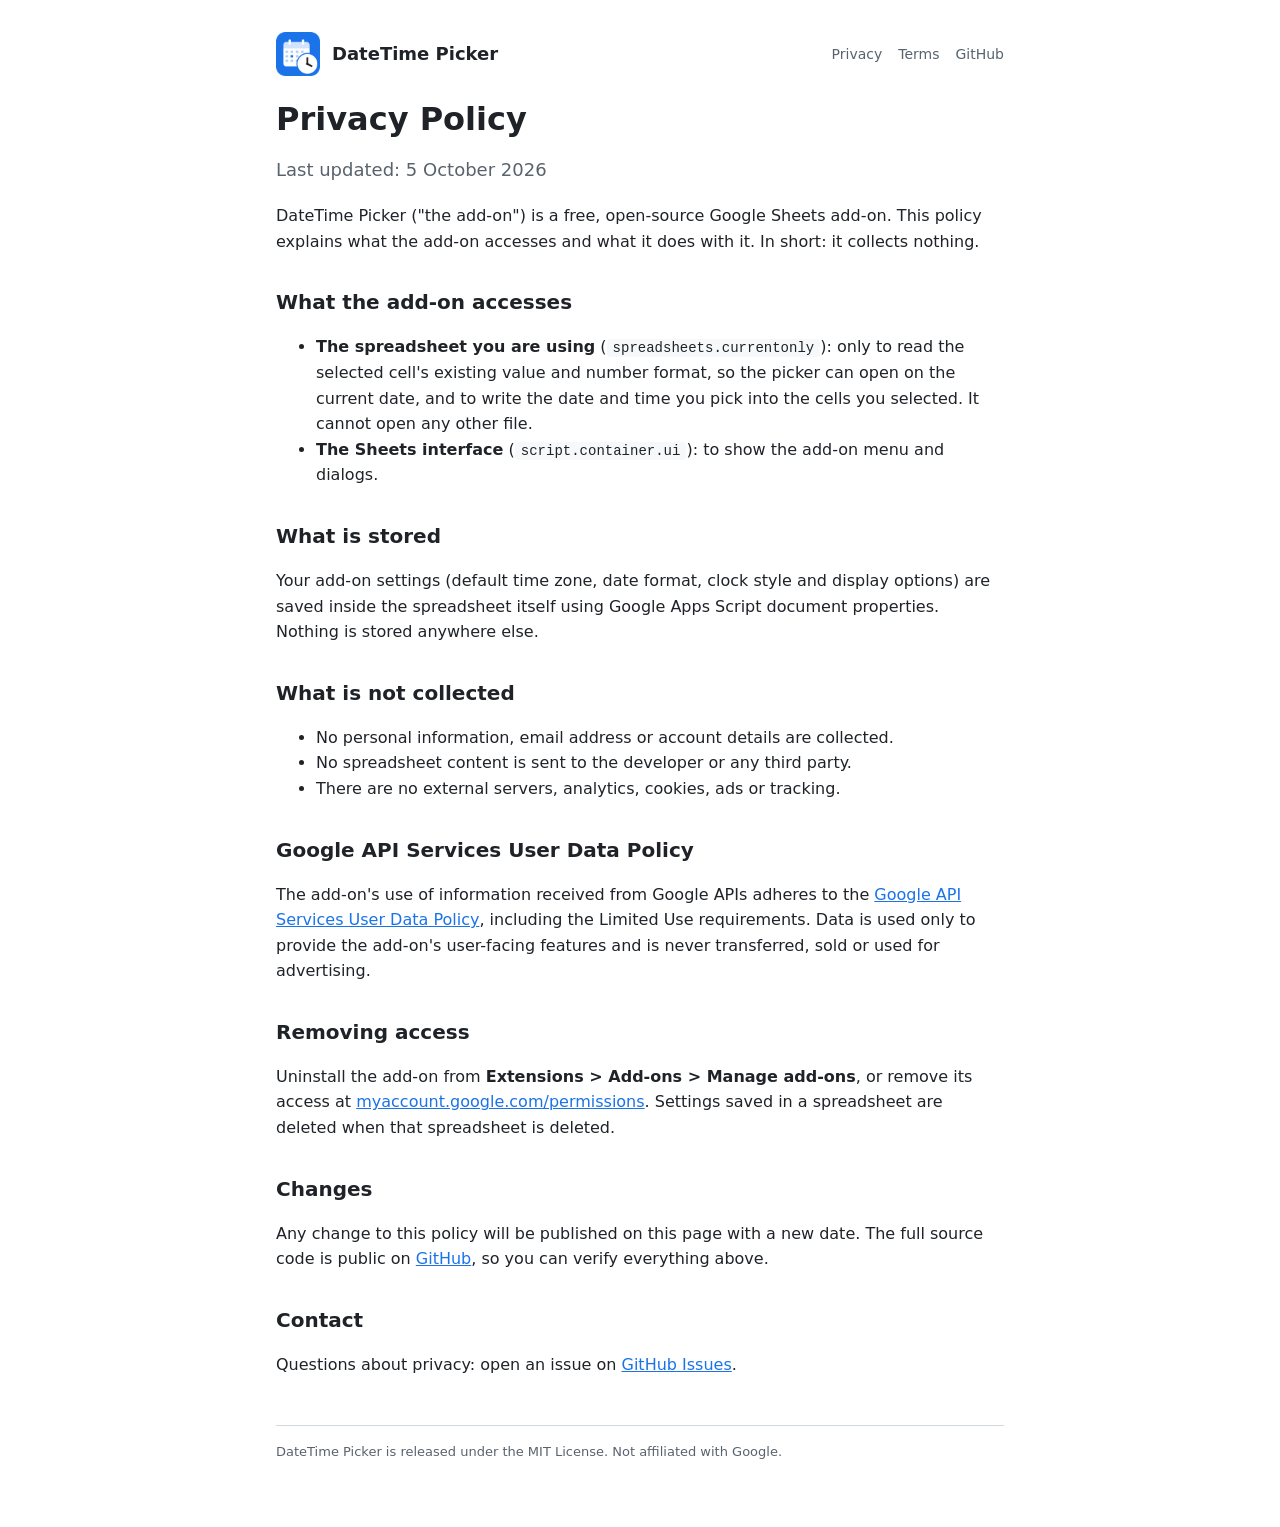
==== docs/privacy.html @ 5265cbd3 "Initial release of DateTime Picker add-on" ====
<!doctype html>
<html lang="en">
<head>
  <meta charset="utf-8">
  <meta name="viewport" content="width=device-width, initial-scale=1">
  <title>Privacy Policy - DateTime Picker</title>
  <link rel="icon" href="assets/icon-32.png">
  <link rel="stylesheet" href="style.css">
</head>
<body>
  <div class="wrap">
    <header>
      <img src="assets/icon-128.png" alt="">
      <a href="./">DateTime Picker</a>
      <nav><a href="privacy.html">Privacy</a><a href="terms.html">Terms</a><a href="https://github.com/OWNER/datetime-picker">GitHub</a></nav>
    </header>

    <h1>Privacy Policy</h1>
    <p class="lead">Last updated: 5 October 2026</p>

    <p>DateTime Picker ("the add-on") is a free, open-source Google Sheets add-on. This policy explains what the add-on accesses and what it does with it. In short: it collects nothing.</p>

    <h2>What the add-on accesses</h2>
    <ul>
      <li><b>The spreadsheet you are using</b> (<code>spreadsheets.currentonly</code>): only to read the selected cell's existing value and number format, so the picker can open on the current date, and to write the date and time you pick into the cells you selected. It cannot open any other file.</li>
      <li><b>The Sheets interface</b> (<code>script.container.ui</code>): to show the add-on menu and dialogs.</li>
    </ul>

    <h2>What is stored</h2>
    <p>Your add-on settings (default time zone, date format, clock style and display options) are saved inside the spreadsheet itself using Google Apps Script document properties. Nothing is stored anywhere else.</p>

    <h2>What is not collected</h2>
    <ul>
      <li>No personal information, email address or account details are collected.</li>
      <li>No spreadsheet content is sent to the developer or any third party.</li>
      <li>There are no external servers, analytics, cookies, ads or tracking.</li>
    </ul>

    <h2>Google API Services User Data Policy</h2>
    <p>The add-on's use of information received from Google APIs adheres to the <a href="https://developers.google.com/terms/api-services-user-data-policy">Google API Services User Data Policy</a>, including the Limited Use requirements. Data is used only to provide the add-on's user-facing features and is never transferred, sold or used for advertising.</p>

    <h2>Removing access</h2>
    <p>Uninstall the add-on from <b>Extensions &gt; Add-ons &gt; Manage add-ons</b>, or remove its access at <a href="https://myaccount.google.com/permissions">myaccount.google.com/permissions</a>. Settings saved in a spreadsheet are deleted when that spreadsheet is deleted.</p>

    <h2>Changes</h2>
    <p>Any change to this policy will be published on this page with a new date. The full source code is public on <a href="https://github.com/OWNER/datetime-picker">GitHub</a>, so you can verify everything above.</p>

    <h2>Contact</h2>
    <p>Questions about privacy: open an issue on <a href="https://github.com/OWNER/datetime-picker/issues">GitHub Issues</a>.</p>

    <footer>DateTime Picker is released under the MIT License. Not affiliated with Google.</footer>
  </div>
</body>
</html>
---- docs/style.css ----
:root {
  --bg: #ffffff; --text: #1f2328; --muted: #59636e; --line: #d1d9e0;
  --accent: #1a73e8; --card: #f6f8fa;
}
@media (prefers-color-scheme: dark) {
  :root { --bg: #0d1117; --text: #e6edf3; --muted: #9198a1; --line: #30363d; --accent: #4c9aff; --card: #151b23; }
}
* { box-sizing: border-box; }
body { margin: 0; background: var(--bg); color: var(--text); font: 16px/1.6 system-ui, -apple-system, "Segoe UI", Roboto, sans-serif; }
.wrap { max-width: 760px; margin: 0 auto; padding: 32px 16px 64px; }
header { display: flex; align-items: center; gap: 12px; margin-bottom: 24px; }
header img { width: 44px; height: 44px; }
header a { color: inherit; text-decoration: none; font-weight: 600; font-size: 18px; }
nav { margin-left: auto; display: flex; gap: 16px; font-size: 14px; }
nav a { color: var(--muted); font-weight: 400; font-size: 14px; }
h1 { font-size: 32px; line-height: 1.2; margin: 8px 0 12px; }
h2 { font-size: 20px; margin: 32px 0 8px; }
p, li { color: var(--text); }
.lead { font-size: 18px; color: var(--muted); }
a { color: var(--accent); }
.card { background: var(--card); border: 1px solid var(--line); border-radius: 8px; padding: 16px 20px; margin: 16px 0; }
code { background: var(--card); padding: 1px 6px; border-radius: 4px; font-size: 14px; }
.btn { display: inline-block; background: var(--accent); color: #fff; padding: 10px 18px; border-radius: 6px; text-decoration: none; font-weight: 600; margin: 8px 8px 0 0; }
.btn.alt { background: transparent; color: var(--accent); border: 1px solid var(--line); }
footer { margin-top: 48px; border-top: 1px solid var(--line); padding-top: 16px; font-size: 13px; color: var(--muted); }
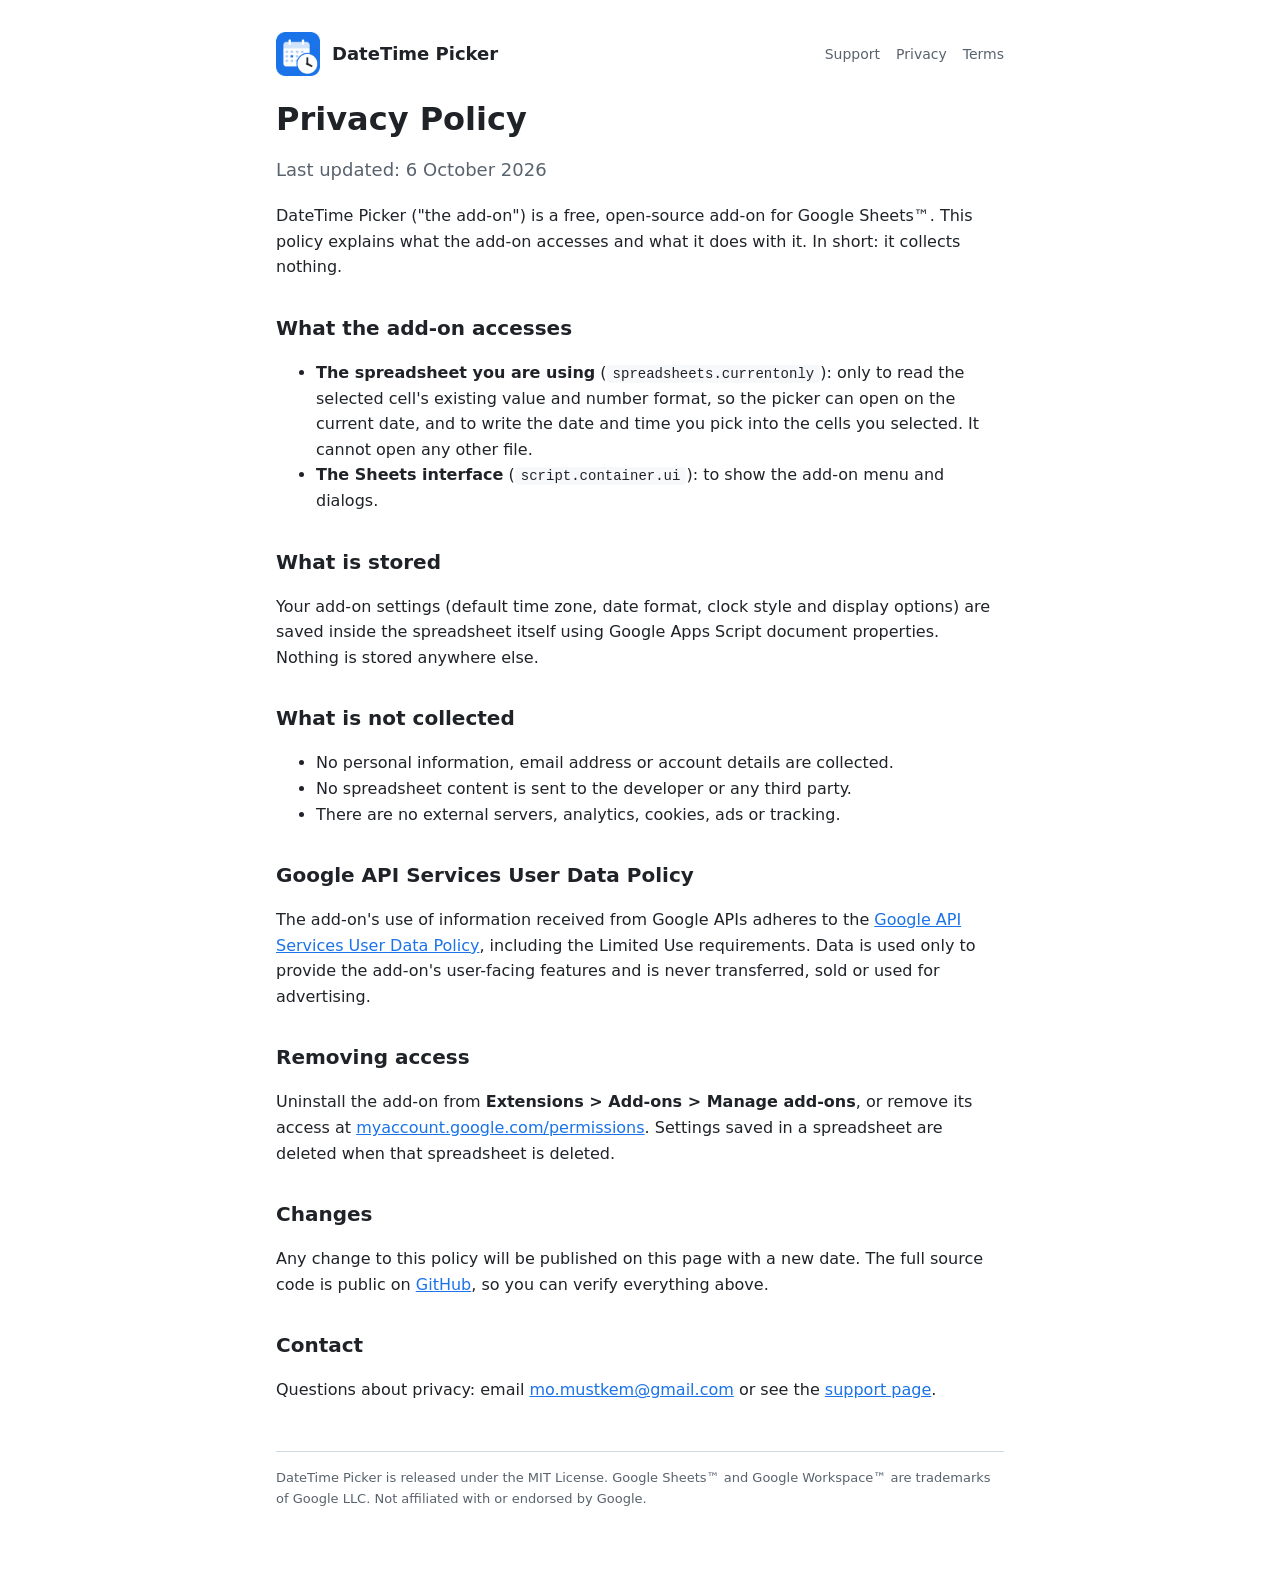
==== commit 9bcdf107: "Add support page, trademark attribution and email contact for Marketplace review Co-Authored-By: Cla" ====
--- a/docs/privacy.html
+++ b/docs/privacy.html
@@ -12,13 +12,13 @@
     <header>
       <img src="assets/icon-128.png" alt="">
       <a href="./">DateTime Picker</a>
-      <nav><a href="privacy.html">Privacy</a><a href="terms.html">Terms</a><a href="https://github.com/OWNER/datetime-picker">GitHub</a></nav>
+      <nav><a href="support.html">Support</a><a href="privacy.html">Privacy</a><a href="terms.html">Terms</a></nav>
     </header>
 
     <h1>Privacy Policy</h1>
-    <p class="lead">Last updated: 5 October 2026</p>
+    <p class="lead">Last updated: 6 October 2026</p>
 
-    <p>DateTime Picker ("the add-on") is a free, open-source Google Sheets add-on. This policy explains what the add-on accesses and what it does with it. In short: it collects nothing.</p>
+    <p>DateTime Picker ("the add-on") is a free, open-source add-on for Google Sheets™. This policy explains what the add-on accesses and what it does with it. In short: it collects nothing.</p>
 
     <h2>What the add-on accesses</h2>
     <ul>
@@ -43,12 +43,12 @@
     <p>Uninstall the add-on from <b>Extensions &gt; Add-ons &gt; Manage add-ons</b>, or remove its access at <a href="https://myaccount.google.com/permissions">myaccount.google.com/permissions</a>. Settings saved in a spreadsheet are deleted when that spreadsheet is deleted.</p>
 
     <h2>Changes</h2>
-    <p>Any change to this policy will be published on this page with a new date. The full source code is public on <a href="https://github.com/OWNER/datetime-picker">GitHub</a>, so you can verify everything above.</p>
+    <p>Any change to this policy will be published on this page with a new date. The full source code is public on <a href="https://github.com/mustkem/datetime-picker">GitHub</a>, so you can verify everything above.</p>
 
     <h2>Contact</h2>
-    <p>Questions about privacy: open an issue on <a href="https://github.com/OWNER/datetime-picker/issues">GitHub Issues</a>.</p>
+    <p>Questions about privacy: email <a href="mailto:mo.mustkem@gmail.com">mo.mustkem@gmail.com</a> or see the <a href="support.html">support page</a>.</p>
 
-    <footer>DateTime Picker is released under the MIT License. Not affiliated with Google.</footer>
+    <footer>DateTime Picker is released under the MIT License. Google Sheets™ and Google Workspace™ are trademarks of Google LLC. Not affiliated with or endorsed by Google.</footer>
   </div>
 </body>
 </html>
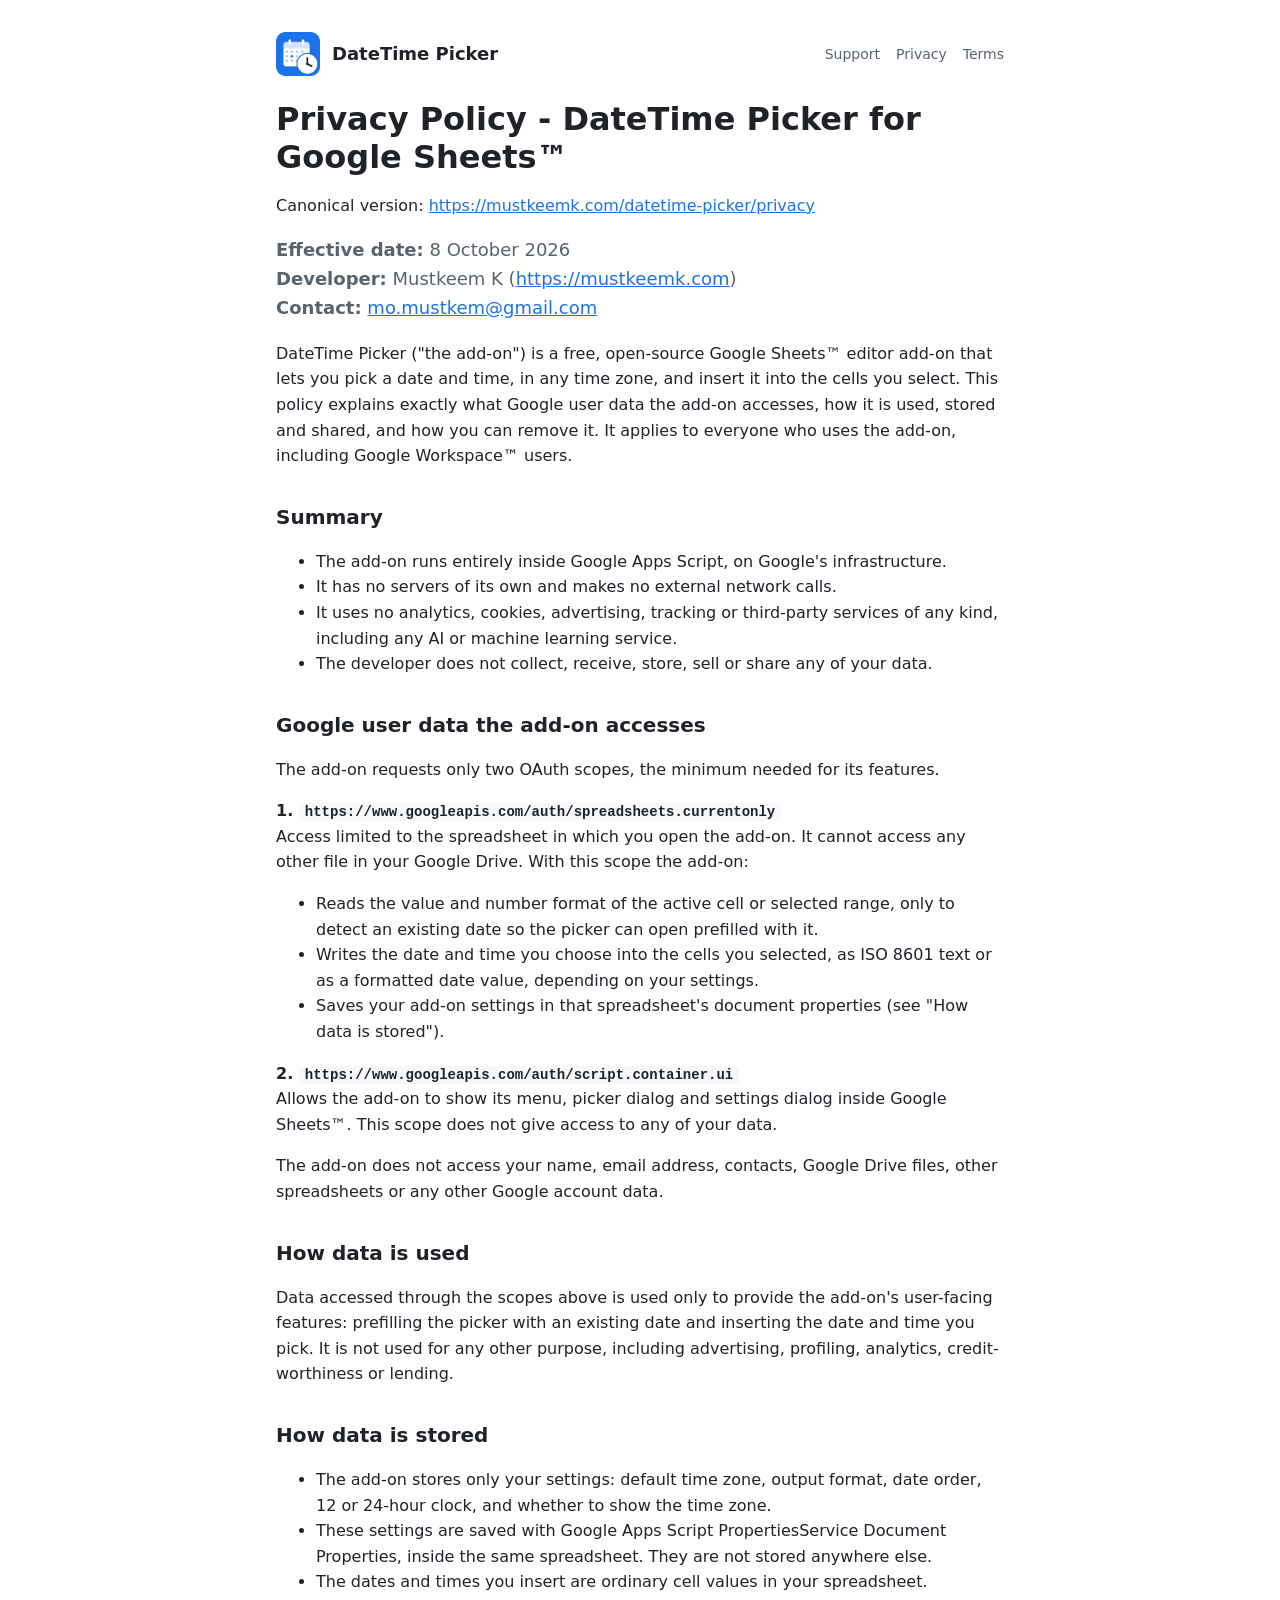
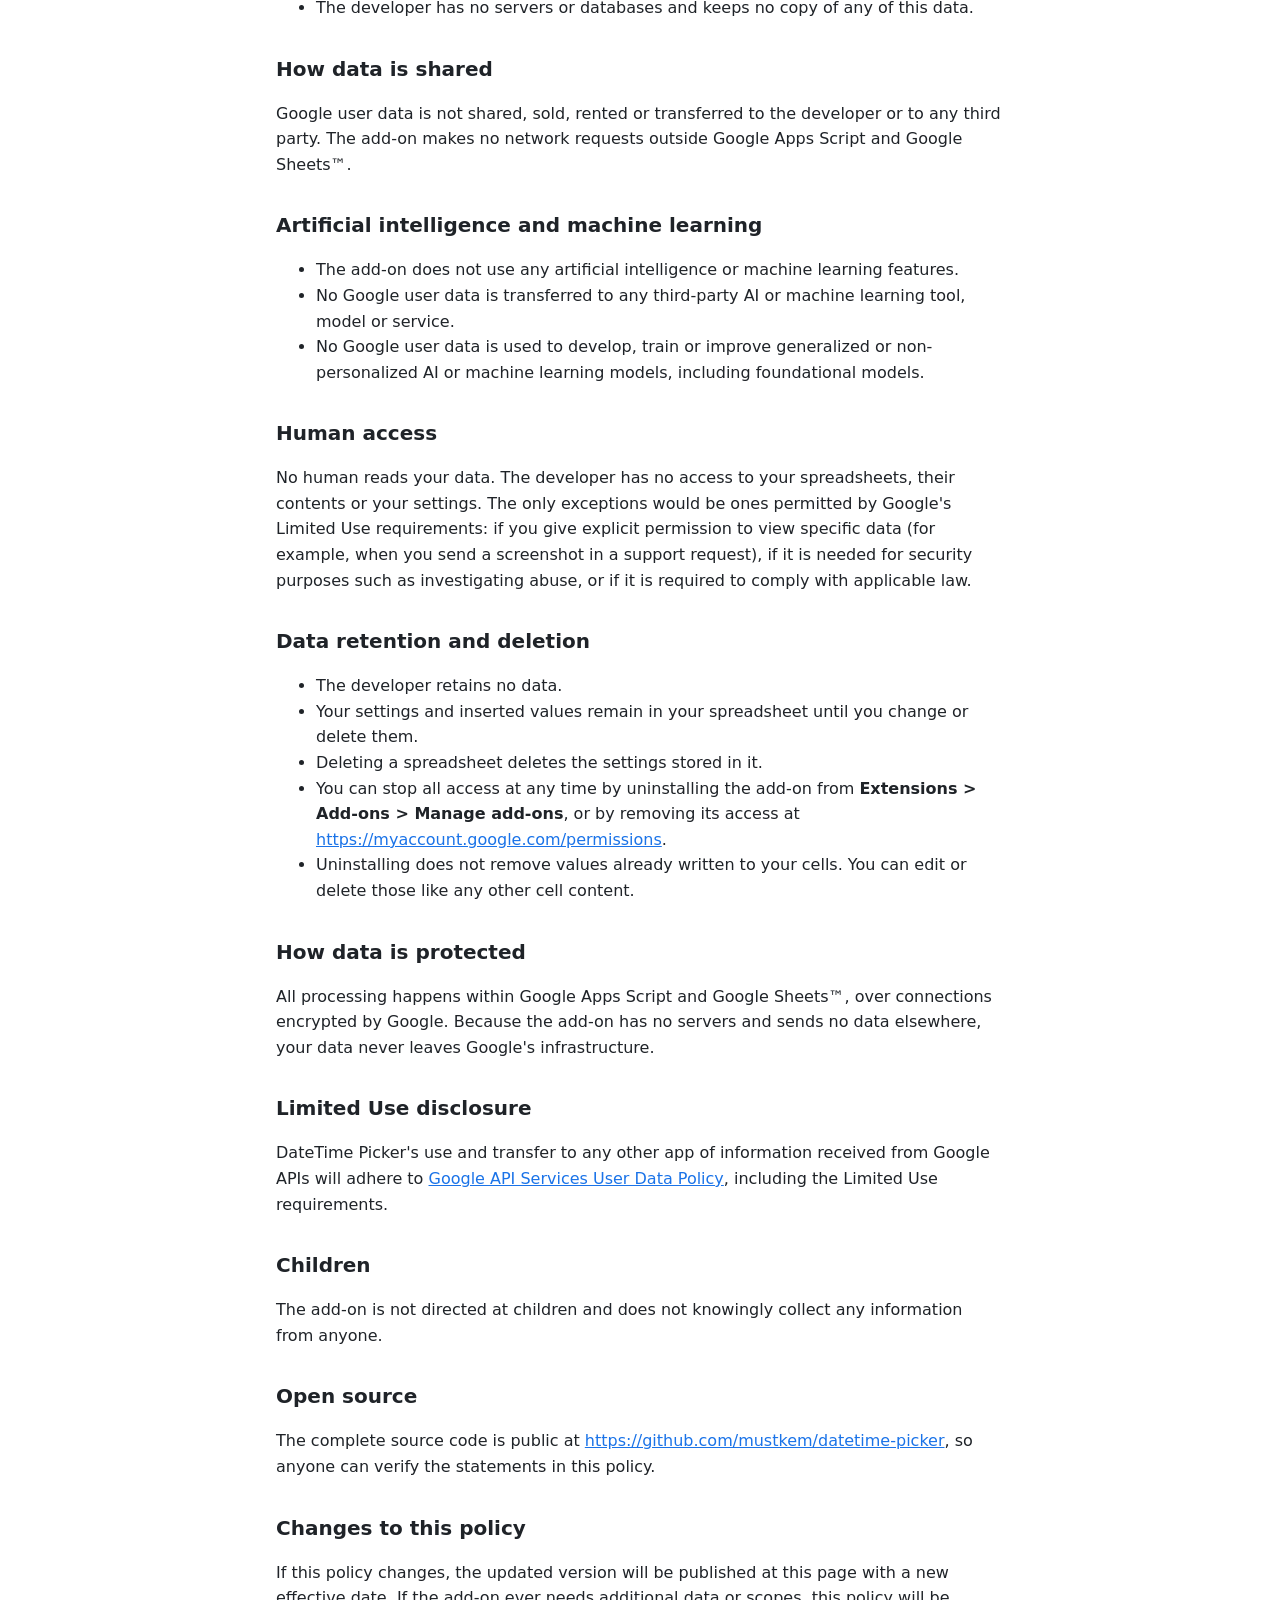
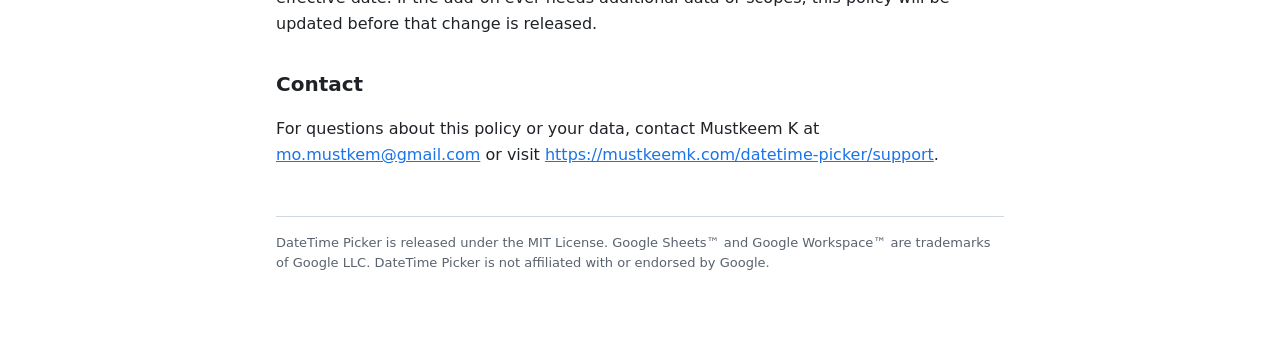
==== commit c49bb3a1: "Align policies and manifest for OAuth verification - appsscript.json: set exceptionLogging to NONE (" ====
--- a/docs/privacy.html
+++ b/docs/privacy.html
@@ -4,6 +4,7 @@
   <meta charset="utf-8">
   <meta name="viewport" content="width=device-width, initial-scale=1">
   <title>Privacy Policy - DateTime Picker</title>
+  <link rel="canonical" href="https://mustkeemk.com/datetime-picker/privacy">
   <link rel="icon" href="assets/icon-32.png">
   <link rel="stylesheet" href="style.css">
 </head>
@@ -15,40 +16,89 @@
       <nav><a href="support.html">Support</a><a href="privacy.html">Privacy</a><a href="terms.html">Terms</a></nav>
     </header>
 
-    <h1>Privacy Policy</h1>
-    <p class="lead">Last updated: 6 October 2026</p>
+    <h1>Privacy Policy - DateTime Picker for Google Sheets™</h1>
+    <p>Canonical version: <a href="https://mustkeemk.com/datetime-picker/privacy">https://mustkeemk.com/datetime-picker/privacy</a></p>
+    <p class="lead">
+      <b>Effective date:</b> 8 October 2026<br>
+      <b>Developer:</b> Mustkeem K (<a href="https://mustkeemk.com">https://mustkeemk.com</a>)<br>
+      <b>Contact:</b> <a href="mailto:mo.mustkem@gmail.com">mo.mustkem@gmail.com</a>
+    </p>
 
-    <p>DateTime Picker ("the add-on") is a free, open-source add-on for Google Sheets™. This policy explains what the add-on accesses and what it does with it. In short: it collects nothing.</p>
+    <p>DateTime Picker ("the add-on") is a free, open-source Google Sheets™ editor add-on that lets you pick a date and time, in any time zone, and insert it into the cells you select. This policy explains exactly what Google user data the add-on accesses, how it is used, stored and shared, and how you can remove it. It applies to everyone who uses the add-on, including Google Workspace™ users.</p>
 
-    <h2>What the add-on accesses</h2>
+    <h2>Summary</h2>
     <ul>
-      <li><b>The spreadsheet you are using</b> (<code>spreadsheets.currentonly</code>): only to read the selected cell's existing value and number format, so the picker can open on the current date, and to write the date and time you pick into the cells you selected. It cannot open any other file.</li>
-      <li><b>The Sheets interface</b> (<code>script.container.ui</code>): to show the add-on menu and dialogs.</li>
+      <li>The add-on runs entirely inside Google Apps Script, on Google's infrastructure.</li>
+      <li>It has no servers of its own and makes no external network calls.</li>
+      <li>It uses no analytics, cookies, advertising, tracking or third-party services of any kind, including any AI or machine learning service.</li>
+      <li>The developer does not collect, receive, store, sell or share any of your data.</li>
     </ul>
 
-    <h2>What is stored</h2>
-    <p>Your add-on settings (default time zone, date format, clock style and display options) are saved inside the spreadsheet itself using Google Apps Script document properties. Nothing is stored anywhere else.</p>
+    <h2>Google user data the add-on accesses</h2>
+    <p>The add-on requests only two OAuth scopes, the minimum needed for its features.</p>
+    <p><b>1. <code>https://www.googleapis.com/auth/spreadsheets.currentonly</code></b><br>
+    Access limited to the spreadsheet in which you open the add-on. It cannot access any other file in your Google Drive. With this scope the add-on:</p>
+    <ul>
+      <li>Reads the value and number format of the active cell or selected range, only to detect an existing date so the picker can open prefilled with it.</li>
+      <li>Writes the date and time you choose into the cells you selected, as ISO 8601 text or as a formatted date value, depending on your settings.</li>
+      <li>Saves your add-on settings in that spreadsheet's document properties (see "How data is stored").</li>
+    </ul>
+    <p><b>2. <code>https://www.googleapis.com/auth/script.container.ui</code></b><br>
+    Allows the add-on to show its menu, picker dialog and settings dialog inside Google Sheets™. This scope does not give access to any of your data.</p>
+    <p>The add-on does not access your name, email address, contacts, Google Drive files, other spreadsheets or any other Google account data.</p>
 
-    <h2>What is not collected</h2>
+    <h2>How data is used</h2>
+    <p>Data accessed through the scopes above is used only to provide the add-on's user-facing features: prefilling the picker with an existing date and inserting the date and time you pick. It is not used for any other purpose, including advertising, profiling, analytics, credit-worthiness or lending.</p>
+
+    <h2>How data is stored</h2>
     <ul>
-      <li>No personal information, email address or account details are collected.</li>
-      <li>No spreadsheet content is sent to the developer or any third party.</li>
-      <li>There are no external servers, analytics, cookies, ads or tracking.</li>
+      <li>The add-on stores only your settings: default time zone, output format, date order, 12 or 24-hour clock, and whether to show the time zone.</li>
+      <li>These settings are saved with Google Apps Script PropertiesService Document Properties, inside the same spreadsheet. They are not stored anywhere else.</li>
+      <li>The dates and times you insert are ordinary cell values in your spreadsheet.</li>
+      <li>The developer has no servers or databases and keeps no copy of any of this data.</li>
     </ul>
 
-    <h2>Google API Services User Data Policy</h2>
-    <p>The add-on's use of information received from Google APIs adheres to the <a href="https://developers.google.com/terms/api-services-user-data-policy">Google API Services User Data Policy</a>, including the Limited Use requirements. Data is used only to provide the add-on's user-facing features and is never transferred, sold or used for advertising.</p>
+    <h2>How data is shared</h2>
+    <p>Google user data is not shared, sold, rented or transferred to the developer or to any third party. The add-on makes no network requests outside Google Apps Script and Google Sheets™.</p>
 
-    <h2>Removing access</h2>
-    <p>Uninstall the add-on from <b>Extensions &gt; Add-ons &gt; Manage add-ons</b>, or remove its access at <a href="https://myaccount.google.com/permissions">myaccount.google.com/permissions</a>. Settings saved in a spreadsheet are deleted when that spreadsheet is deleted.</p>
+    <h2>Artificial intelligence and machine learning</h2>
+    <ul>
+      <li>The add-on does not use any artificial intelligence or machine learning features.</li>
+      <li>No Google user data is transferred to any third-party AI or machine learning tool, model or service.</li>
+      <li>No Google user data is used to develop, train or improve generalized or non-personalized AI or machine learning models, including foundational models.</li>
+    </ul>
 
-    <h2>Changes</h2>
-    <p>Any change to this policy will be published on this page with a new date. The full source code is public on <a href="https://github.com/mustkem/datetime-picker">GitHub</a>, so you can verify everything above.</p>
+    <h2>Human access</h2>
+    <p>No human reads your data. The developer has no access to your spreadsheets, their contents or your settings. The only exceptions would be ones permitted by Google's Limited Use requirements: if you give explicit permission to view specific data (for example, when you send a screenshot in a support request), if it is needed for security purposes such as investigating abuse, or if it is required to comply with applicable law.</p>
+
+    <h2>Data retention and deletion</h2>
+    <ul>
+      <li>The developer retains no data.</li>
+      <li>Your settings and inserted values remain in your spreadsheet until you change or delete them.</li>
+      <li>Deleting a spreadsheet deletes the settings stored in it.</li>
+      <li>You can stop all access at any time by uninstalling the add-on from <b>Extensions &gt; Add-ons &gt; Manage add-ons</b>, or by removing its access at <a href="https://myaccount.google.com/permissions">https://myaccount.google.com/permissions</a>.</li>
+      <li>Uninstalling does not remove values already written to your cells. You can edit or delete those like any other cell content.</li>
+    </ul>
+
+    <h2>How data is protected</h2>
+    <p>All processing happens within Google Apps Script and Google Sheets™, over connections encrypted by Google. Because the add-on has no servers and sends no data elsewhere, your data never leaves Google's infrastructure.</p>
+
+    <h2>Limited Use disclosure</h2>
+    <p>DateTime Picker's use and transfer to any other app of information received from Google APIs will adhere to <a href="https://developers.google.com/terms/api-services-user-data-policy">Google API Services User Data Policy</a>, including the Limited Use requirements.</p>
+
+    <h2>Children</h2>
+    <p>The add-on is not directed at children and does not knowingly collect any information from anyone.</p>
+
+    <h2>Open source</h2>
+    <p>The complete source code is public at <a href="https://github.com/mustkem/datetime-picker">https://github.com/mustkem/datetime-picker</a>, so anyone can verify the statements in this policy.</p>
+
+    <h2>Changes to this policy</h2>
+    <p>If this policy changes, the updated version will be published at this page with a new effective date. If the add-on ever needs additional data or scopes, this policy will be updated before that change is released.</p>
 
     <h2>Contact</h2>
-    <p>Questions about privacy: email <a href="mailto:mo.mustkem@gmail.com">mo.mustkem@gmail.com</a> or see the <a href="support.html">support page</a>.</p>
+    <p>For questions about this policy or your data, contact Mustkeem K at <a href="mailto:mo.mustkem@gmail.com">mo.mustkem@gmail.com</a> or visit <a href="https://mustkeemk.com/datetime-picker/support">https://mustkeemk.com/datetime-picker/support</a>.</p>
 
-    <footer>DateTime Picker is released under the MIT License. Google Sheets™ and Google Workspace™ are trademarks of Google LLC. Not affiliated with or endorsed by Google.</footer>
+    <footer>DateTime Picker is released under the MIT License. Google Sheets™ and Google Workspace™ are trademarks of Google LLC. DateTime Picker is not affiliated with or endorsed by Google.</footer>
   </div>
 </body>
 </html>
